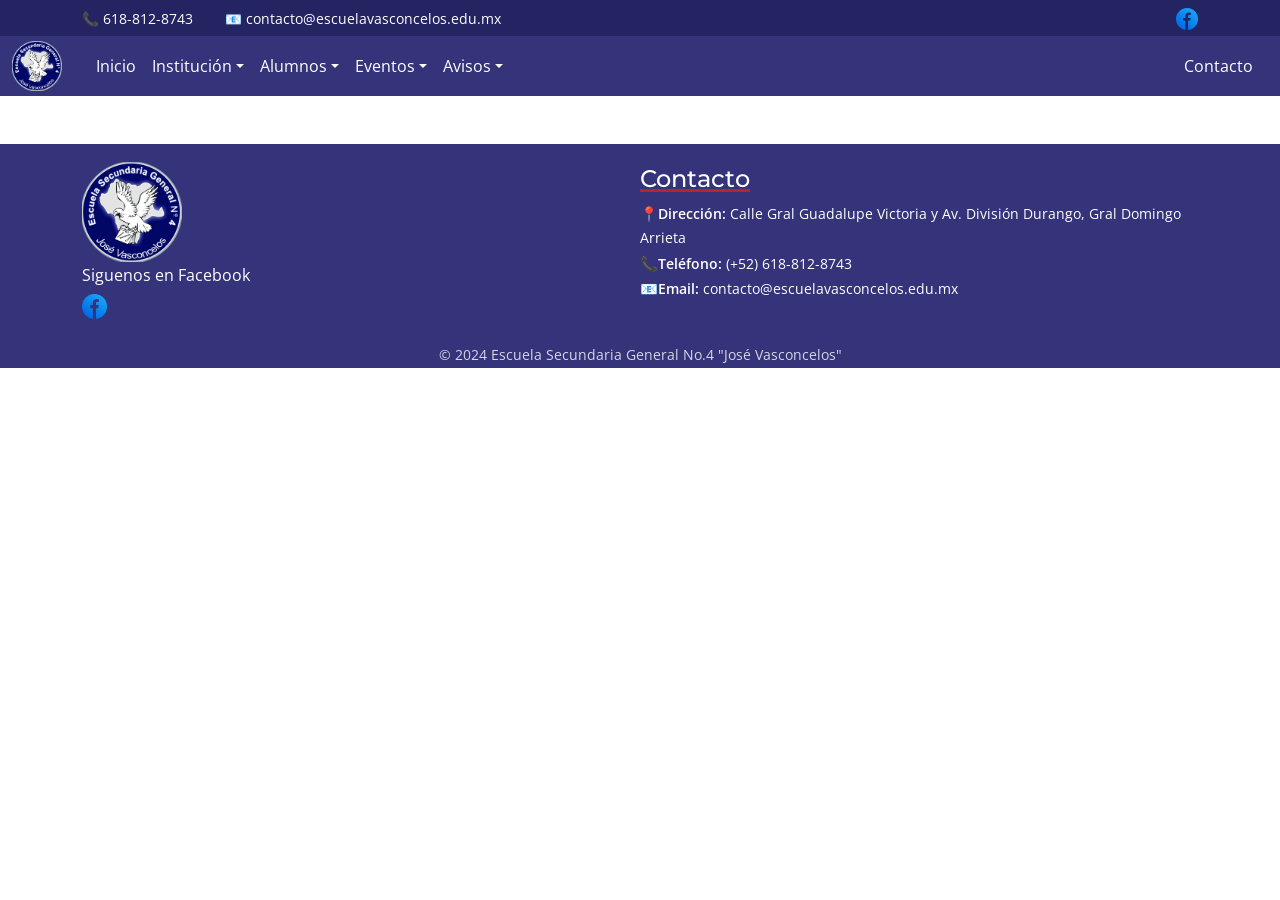
==== template-institucion.html @ d7b14d77 "Create template-institucion" ====
<!DOCTYPE html>
<html lang="en">

<head>
    <!-- meta -->
    <meta charset="UTF-8">
    <meta name="viewport" content="width=device-width, initial-scale=1.0">

    <title>Sec Gral 4 "José Vasconcelos"</title>

    <!-- Bootstrap -->
    <link href="https://cdn.jsdelivr.net/npm/bootstrap@5.3.3/dist/css/bootstrap.min.css" rel="stylesheet"
        integrity="sha384-QWTKZyjpPEjISv5WaRU9OFeRpok6YctnYmDr5pNlyT2bRjXh0JMhjY6hW+ALEwIH" crossorigin="anonymous">

    <!-- base -->
    <link
        href="https://fonts.googleapis.com/css2?family=Montserrat:wght@400;500;600;700&family=Open+Sans:wght@400;500;600;700&display=swap"
        rel="stylesheet">
    <link rel="stylesheet" href="CSS/base/variables.css">
    <link rel="stylesheet" href="CSS/base/global.css">

    <!-- layout -->
    <link rel="stylesheet" href="CSS/layaout/footer.css">
    <link rel="stylesheet" href="CSS/layaout/navbar.css">
    <link rel="stylesheet" href="CSS/layaout/topbar.css">

    <!-- components -->
    <link rel="stylesheet" href="CSS/components/cards.css">
    <link rel="stylesheet" href="CSS/components/hero.css">
    <link rel="stylesheet" href="CSS/components/presentation.css">

    <!-- animaciones -->
    <link rel="stylesheet" href="CSS/animations/animations.css">
</head>

<body>
    <header>
        <div class="topbar">
            <div class="container topbar-content">
                <div class="topbar-info">
                    <span>📞 618-812-8743</span>
                    <span class="ms-3">📧 contacto@escuelavasconcelos.edu.mx</span>
                </div>
                <div class="topbar-social">
                    <a href="https://www.facebook.com/">
                        <img src="Assets/Imgs/icons/facebook_icon.png" alt="facebook">
                    </a>
                </div>
            </div>
        </div>

        <div class="navbar-wrapper">
            <nav class="navbar navbar-expand-lg" aria-label="Navegación principal">
                <div class="container-fluid main-navbar-container">
                    <a class="navbar-brand" href="#">
                        <img src="Assets/Imgs/logo/Logo.png" alt="Logo Escuela Vasconcelos">
                    </a>
                    <button class="navbar-toggler" type="button" data-bs-toggle="collapse"
                        data-bs-target="#navbarNavDropdown" aria-controls="navbarNavDropdown" aria-expanded="false"
                        aria-label="Abrir menú de navegación">
                        <span class="navbar-toggler-icon"></span>
                    </button>
                    <div class="collapse navbar-collapse" id="navbarNavDropdown">
                        <ul class="navbar-nav me-auto">
                            <li class="nav-item">
                                <a class="nav-link" href="#">Inicio</a>
                            </li>
                            <li class="nav-item dropdown">
                                <a class="nav-link dropdown-toggle" href="#" role="button" data-bs-toggle="dropdown"
                                    aria-expanded="false">
                                    Institución
                                </a>
                                <ul class="dropdown-menu">
                                    <li><a class="dropdown-item" href="#">Historia</a></li>
                                    <li><a class="dropdown-item" href="#">Misión</a></li>
                                    <li><a class="dropdown-item" href="#">Visión</a></li>
                                </ul>
                            </li>
                            <li class="nav-item dropdown">
                                <a class="nav-link dropdown-toggle" href="#" role="button" data-bs-toggle="dropdown"
                                    aria-expanded="false">
                                    Alumnos
                                </a>
                                <ul class="dropdown-menu">
                                    <li><a class="dropdown-item" href="#">Horarios</a></li>
                                    <li><a class="dropdown-item" href="#">Mejores Promedios</a></li>
                                    <li><a class="dropdown-item" href="#">Reglamento</a></li>
                                </ul>
                            </li>
                            <li class="nav-item dropdown">
                                <a class="nav-link dropdown-toggle" href="#" role="button" data-bs-toggle="dropdown"
                                    aria-expanded="false">
                                    Eventos
                                </a>
                                <ul class="dropdown-menu">
                                    <li><a class="dropdown-item" href="#">Ejemplo 1</a></li>
                                    <li><a class="dropdown-item" href="#">Ejemplo 2</a></li>
                                    <li><a class="dropdown-item" href="#">Ejemplo 3</a></li>
                                </ul>
                            </li>
                            <li class="nav-item dropdown">
                                <a class="nav-link dropdown-toggle" href="#" role="button" data-bs-toggle="dropdown"
                                    aria-expanded="false">
                                    Avisos
                                </a>
                                <ul class="dropdown-menu">
                                    <li><a class="dropdown-item" href="#">Preinscripciones 2026</a></li>
                                </ul>
                            </li>
                        </ul>
                        <a class="nav-link" href="#">Contacto</a>
                    </div>
                </div>
            </nav>
        </div>
    </header>

    <main></main>

    <footer>
        <div class="footer-content">
            <div class="footer-brand">
                <img src="Assets/Imgs/logo/Logo.png" alt="logo">
                <p>Siguenos en Facebook</p>
                <a href="https://www.facebook.com/"><img src="Assets/Imgs/icons/facebook_icon.png" alt="logo_facebook"
                        style="width: 25px; height: auto; margin-top: 5px;"></a>
            </div>
            <div class="footer-contact">
                <h4>Contacto</h4>
                <ul>
                    <li><strong>📍Dirección:</strong> Calle Gral Guadalupe Victoria y Av. División Durango, Gral Domingo
                        Arrieta
                    </li>
                    <li><strong>📞Teléfono:</strong> (+52) 618-812-8743</li>
                    <li><strong>📧Email:</strong> contacto@escuelavasconcelos.edu.mx</li>
                </ul>
            </div>
        </div>
        <div class="footer-bottom">
            <p>© 2024 Escuela Secundaria General No.4 "José Vasconcelos"</p>
        </div>


    </footer>
</body>

</html>
---- CSS/base/variables.css ----
/* Colores */
:root {
    /* Colores Principales */
    --color-primary: #353379;
    /* Azul principal */
    --color-primary-dark: #252463;
    /* Azul Topbar */
    --color-primary-hover: #4845a8;
    /* Hover */
    --color-primary-btn: #2226a6;
    /* Buttons */

    /* Detalles*/
    --color-accent: #B3262E;
    /* Underline */

    /* Neutros */
    --color-white: white;
    --color-card-hover: #eeeeee;
    --color-card-border: #d3d3d3;
    --color-text-dark: #1a1a1a;
}

/* Tipografia */
:root {
    --font-heading: 'Montserrat', sans-serif;
    --font-body: 'Open Sans', sans-serif;
}

/* Transicion */
:root {
    --transition-base: 0.3s ease;
    --transition-scale: transform 0.4s ease;
}
---- CSS/base/global.css ----
html,
body {
    height: 100%;
    width: 100%;
    margin: 0;
    padding: 0;
    font-family: "Segoe UI", sans-serif;
}

body {
    font-family: var(--font-heading);
}

p,
li,
span,
small,
a {
    font-family: var(--font-body);
    line-height: 1.7;
    font-weight: 400;
}

*,
*::before,
*::after {
    box-sizing: border-box;
}
---- CSS/layaout/footer.css ----
footer {
    background-color: var(--color-primary);
    color: var(--color-white);
    margin-top: 3rem;
}

.footer-content {
    display: grid;
    grid-template-columns: repeat(2, 1fr);
    padding: 0 2rem;
}

.footer-bottom {
    text-align: center;
    margin-top: 1.5rem;
    font-size: 0.9rem;
    opacity: 0.8;
}

.footer-brand {
    display: flex;
    flex-direction: column;
    align-items: flex-start;
    justify-content: left;
    padding-left: 50px;
}

footer .footer-brand img {
    margin-top: 1.1rem;
    width: 100px;
    height: auto;
}

footer .footer-brand p {
    margin-bottom: 0;
}

footer .footer-contact {
    display: flex;
    flex-direction: column;
    align-items: flex-start;
    justify-content: left;
    position: relative;
    margin-top: 1.3rem;
    margin-right: 2.5rem;
}

.footer-contact h4 {
    text-decoration: underline var(--color-accent) 3px solid;
    text-underline-position: 5;
}

.footer-contact ul {
    margin: 0;
    padding-left: 0;
}

.footer-contact li {
    font-size: 0.9rem;
    font-weight: 400;
    margin-bottom: 1px;
    list-style-type: none;

}

.footer-contact strong {
    font-weight: 600;
}

@media (max-width: 768px) {
    .footer-content {
        grid-template-columns: 1fr;
        padding: 0 1rem;
    }

    footer .footer-contact {
        padding-left: 50px;
        margin-right: 0;
        margin-top: 0.5rem;
    }
}

@media (max-width: 480px) {
    footer .footer-contact {
        padding-left: 20px;
    }

    .footer-brand {
        padding-left: 20px;
    }
}
---- CSS/layaout/navbar.css ----
.navbar-wrapper {
    position: relative;
    width: 100%;
    z-index: 999;
    transition: transform var(--transition-base), box-shadow var(--transition-base);
}

.navbar-wrapper.sticky {
    position: fixed;
    top: 0;
    left: 0;
    right: 0;
    animation: slideDown var(--transition-base) forwards;
}

@keyframes slideDown {
    from {
        transform: translateY(-100%);
    }

    to {
        transform: translateY(0);
    }
}

.navbar {
    margin: 0;
    padding: 0;
}

.main-navbar-container {
    background-color: var(--color-primary);
    min-height: 55px;
    display: flex;
    align-items: stretch;
}

.container-fluid>.navbar-brand img {
    width: 60px;
    height: auto;
    padding-right: 10px;
}

/* Links */
.navbar .nav-link {
    color: var(--color-white);
    padding-left: 15px;
    padding-right: 15px;
    display: flex;
    align-items: center;
}

.navbar .nav-link:hover,
.navbar .nav-link:active {
    color: var(--color-white);
    background-color: var(--color-primary-hover);
}

.navbar .nav-link:focus {
    color: var(--color-white);
    background-color: transparent;
    box-shadow: none;
    outline: none;
}

/* Desktop: links ocupan toda la altura del navbar */
@media (min-width: 992px) {

    .navbar-nav,
    .navbar-collapse,
    .navbar-nav .nav-item {
        height: 100%;
    }

    .navbar-nav .nav-link {
        height: 100%;
    }
}

/* Móvil: menú expandido con fondo consistente */
@media (max-width: 991px) {

    .navbar-wrapper,
    .main-navbar-container {
        position: relative;
    }

    .navbar-collapse {
        position: absolute;
        top: 100%;
        left: 0;
        right: 0;
        background-color: var(--color-primary);
        padding: 0.5rem 1rem;
        z-index: 1000;
    }

    .navbar-toggler {
        border-color: rgba(255, 255, 255, 0.5);
    }

    .navbar-toggler-icon {
        filter: invert(1);
    }

    .navbar-nav .nav-link {
        display: block;
        padding: 10px 15px;
    }

    .navbar-nav .nav-item {
        width: 100%;
    }

    .nav-link.dropdown-toggle.show {
        padding-bottom: 0 !important;
        margin: 0 !important;
    }

    .dropdown-menu {
        background-color: var(--color-primary);
        display: block !important;
        border: none;
        transform: none !important;

        max-height: 0;
        overflow: hidden;
        opacity: 0;
        transition:
            max-height 0.45s cubic-bezier(.4, 0, .2, 1),
            opacity 0.25s ease;
    }

    .dropdown-menu.show {
        max-height: 500px;
        opacity: 1;
        overflow: hidden;

        transition:
            max-height 1s cubic-bezier(.4, 0, .2, 1),
            opacity 0.75s ease;
    }

    .navbar-nav .dropdown-item {
        color: var(--color-white);
        font-weight: 400;
        padding-left: 1.5rem !important;
    }
}

/* Dropdown */
@media (min-width:992px) {
    .dropdown-menu {
        display: block;
        opacity: 0;
        transform: translateY(-15px) scale(0.98);
        transition:
            opacity 0.3s cubic-bezier(.4, 0, .2, 1),
            transform 0.3s cubic-bezier(.4, 0, .2, 1);
        pointer-events: none;
    }

    .dropdown-menu.show {
        opacity: 1;
        transform: translateY(0) scale(1);
        pointer-events: auto;
    }
}
---- CSS/layaout/topbar.css ----
.topbar {
    background-color: var(--color-primary-dark);
    color: var(--color-white);
    font-size: 0.85rem;
    padding: 6px 0;
}

.topbar span,
.topbar a {
    color: var(--color-white);
    text-decoration: none;
}

@media (max-width: 576px) {
    .topbar .d-flex {
        flex-direction: column;
        align-items: flex-start !important;
        gap: 4px;
    }
}

.topbar-content {
    display: flex;
    justify-content: space-between;
    align-items: center;
}

.topbar-info {
    display: flex;
    align-items: center;
    gap: 1rem;
    flex-wrap: wrap;
}

.topbar-social img {
    height: 22px;
    width: auto;
}
---- CSS/components/cards.css ----
.cards-grid {
    display: flex;
    flex-wrap: wrap;
    justify-content: space-between;
    width: 90%;
    margin: 2.5rem auto;
    gap: 2.5rem;
}

.cards-grid .card {
    flex: 1 1 300px;
    justify-content: center;
    border-color: var(--color-card-border);
    border-radius: 10px;
    box-shadow: 0 4px 8px rgba(0, 0, 0, 0.2);
}

.card img {
    width: 100%;
    aspect-ratio: 4/ 3;
    object-fit: cover;
    margin: 1.3rem auto;
}

.card-body {
    display: flex;
    flex-direction: column;
    z-index: 100;
}

.card-body h5 {
    text-decoration: underline var(--color-accent) 3px solid;

}

.card-body .btn {
    margin-top: auto;
    width: fit-content;
    border: none;
    outline: none;
}

@media (max-width: 576px) {
    .cards-grid {
        width: 95%;
        gap: 1rem;
    }

    .cards-grid .card {
        flex: 1 1 100%;
    }
}
---- CSS/components/hero.css ----
.hero {
    position: relative;
    background-image: url(../../Assets/Imgs/hero/hero_index.jpg);
    background-size: cover;
    background-position: center;
    width: 100%;
    min-height: 82vh;
    display: flex;
    flex-direction: column;
    justify-content: center;
    color: var(--color-white);
    text-align: left;
    margin-top: 0;
    padding: 0 4rem;
}

.hero::before {
    content: "";
    position: absolute;
    inset: 0;
    background-color: rgba(0, 0, 0, 0.5);
    z-index: 0;
}

.hero h1 {
    position: relative;
    font-size: clamp(1.8rem, 5vw, 4rem);
    font-weight: bold;
    z-index: 1;
    max-width: 800px;
    margin-bottom: 1rem;
}

.hero p {
    position: relative;
    margin-top: 1rem;
    font-size: clamp(1rem, 2.5vw, 2rem);
    z-index: 1;
    max-width: 800px;
}

@media (max-width: 768px) {
    .hero {
        padding: 2rem 1.5rem;
        min-height: 60vh;
    }
}
---- CSS/components/presentation.css ----
.Presentation {
    display: grid;
    grid-template-columns: repeat(auto-fit, minmax(280px, 1fr));
    padding: 5px;
    width: 100%;
}

.presentation-image {
    margin-left: 5px;
    padding: 20px;
    justify-content: center;
    align-items: center;
    box-sizing: border-box;
}

.presentation-image img {
    display: block;
    width: 100%;
    height: auto;
    min-height: 200px;
    max-height: 380px;
    object-fit: cover;
    margin: 1.3rem auto;
    margin-right: 1rem;
}

@media (max-width: 768px) {
    .presentation-image img {
        max-height: 260px;
        min-height: 180px;
        margin-right: auto;
    }

    .presentation-image {
        margin-left: 0;
        padding: 10px;
    }
}

.presentation-text {
    padding-top: 40px;
    justify-content: center;
    align-items: center;
    box-sizing: border-box;
}

.presentation-text h1 {
    font-size: 2.8rem;
    font-weight: 700;
    letter-spacing: -1px;
    text-align: left;
    text-decoration: underline var(--color-accent) 5px solid;
}

.presentation-text h5 {
    font-weight: 600;
    color: #ffffff;
    background-color: var(-color-primary);
    width: max-content;
    text-align: left;
    margin-bottom: 10px;
}

.presentation-text p {
    color: var(--color-text-dark);
    text-align: left;
    font-size: 1rem;
    font-weight: 400;
    max-width: 600px;
}
---- CSS/animations/animations.css ----
.card-body .btn:hover,
.card-body .btn:focus {
    background-color: var(--color-primary-btn);
    border: none;
    color: var(--color-white);
    outline: none;
    transform: scale(1.1);
    transition: transform var(--transition-base);
}

.card:hover {
    background-color: var(--color-primary-hover);
    border: none;
    outline: none;
    transform: scale(1.05);
    transition: transform var(--transition-base);
}
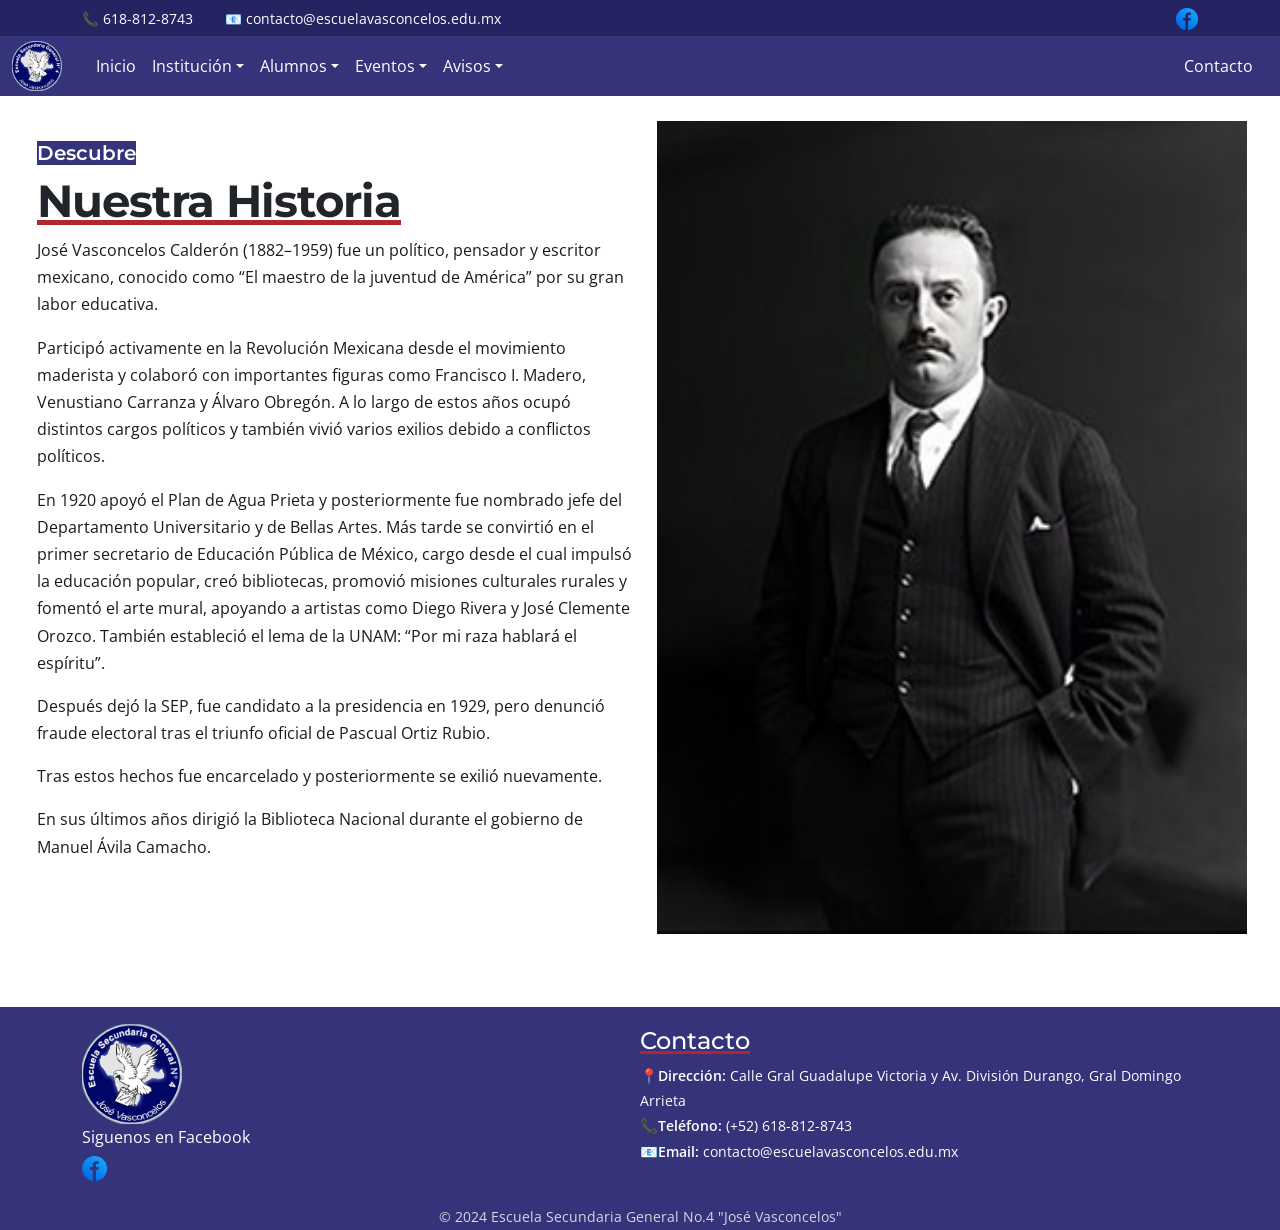
==== commit 3e5fd813: "Changed Presentation Image in Desktop (display, align,object cover and object fit)" ====
--- a/template-institucion.html
+++ b/template-institucion.html
@@ -115,7 +115,38 @@
         </div>
     </header>
 
-    <main></main>
+    <main>
+        <section>
+            <div class="Presentation presentation--reverse">
+                <div class="presentation-text">
+                    <h5>Descubre</h5>
+                    <h1>Nuestra Historia</h1>
+                    <p>José Vasconcelos Calderón (1882–1959) fue un político, pensador y escritor mexicano, conocido
+                        como “El maestro de la juventud de América” por su gran labor educativa.</p>
+                    <p>Participó activamente en la Revolución Mexicana desde el movimiento maderista y colaboró con
+                        importantes figuras como Francisco I. Madero, Venustiano Carranza y Álvaro Obregón. A lo largo
+                        de estos años ocupó distintos cargos políticos y también vivió varios exilios debido a
+                        conflictos políticos.</p>
+                    <p>En 1920 apoyó el Plan de Agua Prieta y posteriormente fue nombrado jefe del Departamento
+                        Universitario y de Bellas Artes. Más tarde se convirtió en el primer secretario de Educación
+                        Pública de México, cargo desde el cual impulsó la educación popular, creó bibliotecas, promovió
+                        misiones culturales rurales y fomentó el arte mural, apoyando a artistas como Diego Rivera y
+                        José Clemente Orozco. También estableció el lema de la UNAM: “Por mi raza hablará el espíritu”.
+                    </p>
+                    <p>Después dejó la SEP, fue candidato a la presidencia en 1929, pero denunció fraude electoral tras
+                        el triunfo oficial de Pascual Ortiz Rubio. </p>
+                    <p>Tras estos hechos fue encarcelado y posteriormente se exilió nuevamente.</p>
+                    <p>En sus últimos años dirigió la Biblioteca Nacional durante el gobierno de Manuel Ávila Camacho.
+                    </p>
+                </div>
+
+                <div class="presentation-image">
+                    <img src="Assets/Imgs/decoratives/jose_vasconcelos_biografia.jpg" alt="">
+                </div>
+            </div>
+
+        </section>
+    </main>
 
     <footer>
         <div class="footer-content">
--- a/CSS/components/presentation.css
+++ b/CSS/components/presentation.css
@@ -6,28 +6,29 @@
 }
 
 .presentation-image {
+    display: flex;
+    align-items: stretch;
     margin-left: 5px;
     padding: 20px;
     justify-content: center;
     align-items: center;
     box-sizing: border-box;
+    order: 1;
 }
 
 .presentation-image img {
     display: block;
     width: 100%;
-    height: auto;
-    min-height: 200px;
-    max-height: 380px;
+    height: 100%;
     object-fit: cover;
+    object-position: center center;
     margin: 1.3rem auto;
     margin-right: 1rem;
 }
 
 @media (max-width: 768px) {
     .presentation-image img {
-        max-height: 260px;
-        min-height: 180px;
+        height: 260px;
         margin-right: auto;
     }
 
@@ -42,6 +43,7 @@
     justify-content: center;
     align-items: center;
     box-sizing: border-box;
+    order: 2;
 }
 
 .presentation-text h1 {
@@ -55,7 +57,7 @@
 .presentation-text h5 {
     font-weight: 600;
     color: #ffffff;
-    background-color: var(-color-primary);
+    background-color: var(--color-primary);
     width: max-content;
     text-align: left;
     margin-bottom: 10px;
@@ -67,4 +69,15 @@
     font-size: 1rem;
     font-weight: 400;
     max-width: 600px;
+}
+
+/* reverse */
+
+.presentation--reverse .presentation-image {
+    order: 2;
+}
+
+.presentation--reverse .presentation-text {
+    order: 1;
+    padding-left: 2rem;
 }
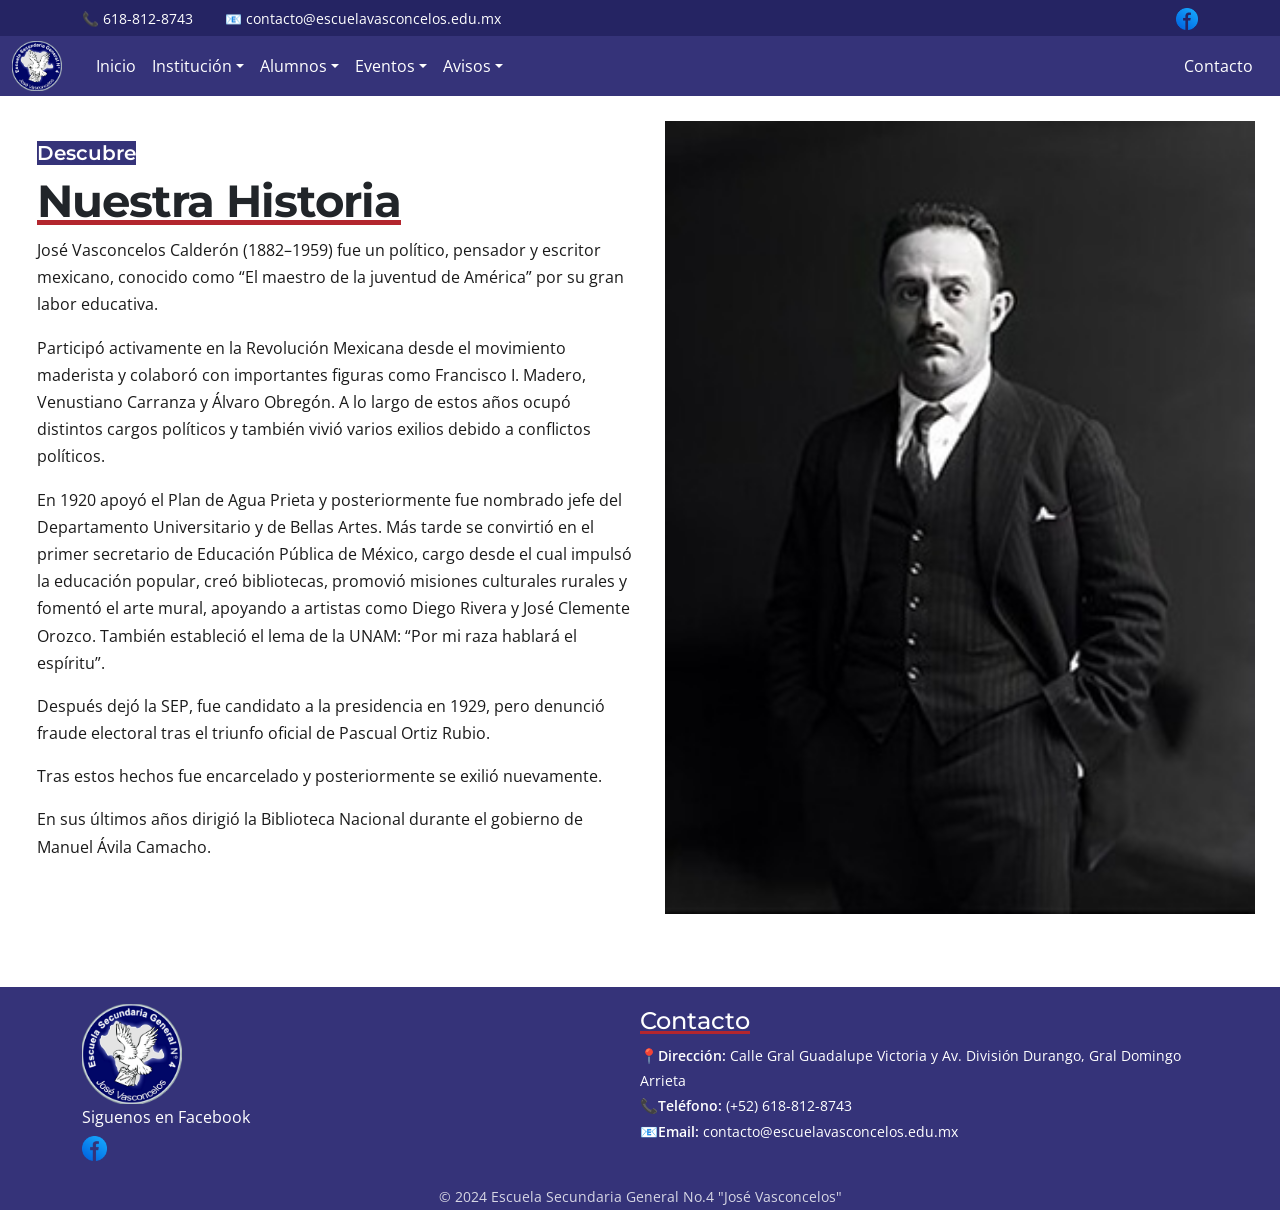
==== commit 2e84fbe9: "CSS fixes and improvements" ====
--- a/template-institucion.html
+++ b/template-institucion.html
@@ -20,9 +20,9 @@
     <link rel="stylesheet" href="CSS/base/global.css">
 
     <!-- layout -->
-    <link rel="stylesheet" href="CSS/layaout/footer.css">
-    <link rel="stylesheet" href="CSS/layaout/navbar.css">
-    <link rel="stylesheet" href="CSS/layaout/topbar.css">
+    <link rel="stylesheet" href="CSS/layout/footer.css">
+    <link rel="stylesheet" href="CSS/layout/navbar.css">
+    <link rel="stylesheet" href="CSS/layout/topbar.css">
 
     <!-- components -->
     <link rel="stylesheet" href="CSS/components/cards.css">
@@ -63,7 +63,7 @@
                     <div class="collapse navbar-collapse" id="navbarNavDropdown">
                         <ul class="navbar-nav me-auto">
                             <li class="nav-item">
-                                <a class="nav-link" href="#">Inicio</a>
+                                <a class="nav-link" href="index.html">Inicio</a>
                             </li>
                             <li class="nav-item dropdown">
                                 <a class="nav-link dropdown-toggle" href="#" role="button" data-bs-toggle="dropdown"
@@ -71,9 +71,9 @@
                                     Institución
                                 </a>
                                 <ul class="dropdown-menu">
-                                    <li><a class="dropdown-item" href="#">Historia</a></li>
-                                    <li><a class="dropdown-item" href="#">Misión</a></li>
-                                    <li><a class="dropdown-item" href="#">Visión</a></li>
+                                    <li><a class="dropdown-item" href="template-institucion.html">Historia</a></li>
+                                    <li><a class="dropdown-item" href="template-institucion.html">Misión</a></li>
+                                    <li><a class="dropdown-item" href="template-institucion.html">Visión</a></li>
                                 </ul>
                             </li>
                             <li class="nav-item dropdown">
@@ -116,8 +116,8 @@
     </header>
 
     <main>
-        <section>
-            <div class="Presentation presentation--reverse">
+        <section class="presentation-institucion">
+            <div class="presentation presentation--reverse">
                 <div class="presentation-text">
                     <h5>Descubre</h5>
                     <h1>Nuestra Historia</h1>
@@ -173,6 +173,13 @@
 
 
     </footer>
+
+    <!-- Scripts -->
+    <script src="https://cdn.jsdelivr.net/npm/bootstrap@5.3.3/dist/js/bootstrap.bundle.min.js"
+        integrity="sha384-YvpcrYf0tY3lHB60NNkmXc5s9fDVZLESaAA55NDzOxhy9GkcIdslK1eN7N6jIeHz"
+        crossorigin="anonymous"></script>
+
+    <script src="Js/main.js"></script>
 </body>
 
 </html>
--- a/CSS/layout/footer.css
+++ b/CSS/layout/footer.css
@@ -0,0 +1,99 @@
+footer {
+    background-color: var(--color-primary);
+    color: var(--color-white);
+    margin-top: 3rem;
+}
+
+.footer-content {
+    display: grid;
+    grid-template-columns: repeat(2, 1fr);
+    padding: 0 2rem;
+}
+
+.footer-bottom {
+    text-align: center;
+    margin-top: 1.5rem;
+    font-size: 0.9rem;
+    opacity: 0.8;
+}
+
+.footer-brand {
+    display: flex;
+    flex-direction: column;
+    align-items: flex-start;
+    justify-content: left;
+    padding-left: 50px;
+}
+
+footer .footer-brand img {
+    margin-top: 1.1rem;
+    width: 100px;
+    height: auto;
+}
+
+footer #facebook {
+    width: 25px;
+    height: auto;
+    margin-top: 5px;
+}
+
+footer .footer-brand p {
+    margin-bottom: 0;
+}
+
+footer .footer-contact {
+    display: flex;
+    flex-direction: column;
+    align-items: flex-start;
+    justify-content: left;
+    position: relative;
+    margin-top: 1.3rem;
+    margin-right: 2.5rem;
+}
+
+.footer-contact h4 {
+    text-decoration: underline var(--color-accent) 3px solid;
+    text-underline-position: 5;
+}
+
+.footer-contact ul {
+    margin: 0;
+    padding-left: 0;
+}
+
+.footer-contact li {
+    font-size: 0.9rem;
+    font-weight: 400;
+    margin-bottom: 1px;
+    list-style-type: none;
+
+}
+
+.footer-contact strong {
+    font-weight: 600;
+}
+
+
+
+@media (max-width: 768px) {
+    .footer-content {
+        grid-template-columns: 1fr;
+        padding: 0 1rem;
+    }
+
+    footer .footer-contact {
+        padding-left: 50px;
+        margin-right: 0;
+        margin-top: 0.5rem;
+    }
+}
+
+@media (max-width: 480px) {
+    footer .footer-contact {
+        padding-left: 20px;
+    }
+
+    .footer-brand {
+        padding-left: 20px;
+    }
+}
--- a/CSS/layout/navbar.css
+++ b/CSS/layout/navbar.css
@@ -0,0 +1,168 @@
+.navbar-wrapper {
+    position: relative;
+    width: 100%;
+    z-index: 999;
+    transition: transform var(--transition-base), box-shadow var(--transition-base);
+}
+
+.navbar-wrapper.sticky {
+    position: fixed;
+    top: 0;
+    left: 0;
+    right: 0;
+    animation: slideDown var(--transition-base) forwards;
+}
+
+@keyframes slideDown {
+    from {
+        transform: translateY(-100%);
+    }
+
+    to {
+        transform: translateY(0);
+    }
+}
+
+.navbar {
+    margin: 0;
+    padding: 0;
+}
+
+.main-navbar-container {
+    background-color: var(--color-primary);
+    min-height: 55px;
+    display: flex;
+    align-items: stretch;
+}
+
+.container-fluid>.navbar-brand img {
+    width: 60px;
+    height: auto;
+    padding-right: 10px;
+}
+
+/* Links */
+.navbar .nav-link {
+    color: var(--color-white);
+    padding-left: 15px;
+    padding-right: 15px;
+    display: flex;
+    align-items: center;
+}
+
+.navbar .nav-link:hover,
+.navbar .nav-link:active {
+    color: var(--color-white);
+    background-color: var(--color-primary-hover);
+}
+
+.navbar .nav-link:focus {
+    color: var(--color-white);
+    background-color: transparent;
+    box-shadow: none;
+    outline: none;
+}
+
+/* Desktop: links ocupan toda la altura del navbar */
+@media (min-width: 992px) {
+
+    .navbar-nav,
+    .navbar-collapse,
+    .navbar-nav .nav-item {
+        height: 100%;
+    }
+
+    .navbar-nav .nav-link {
+        height: 100%;
+    }
+}
+
+/* Móvil: menú expandido con fondo consistente */
+@media (max-width: 991px) {
+
+    .navbar-wrapper,
+    .main-navbar-container {
+        position: relative;
+    }
+
+    .navbar-collapse {
+        position: absolute;
+        top: 100%;
+        left: 0;
+        right: 0;
+        background-color: var(--color-primary);
+        padding: 0.5rem 1rem;
+        z-index: 1000;
+    }
+
+    .navbar-toggler {
+        border-color: rgba(255, 255, 255, 0.5);
+    }
+
+    .navbar-toggler-icon {
+        filter: invert(1);
+    }
+
+    .navbar-nav .nav-link {
+        display: block;
+        padding: 10px 15px;
+    }
+
+    .navbar-nav .nav-item {
+        width: 100%;
+    }
+
+    .nav-link.dropdown-toggle.show {
+        padding-bottom: 0 !important;
+        margin: 0 !important;
+    }
+
+    .dropdown-menu {
+        background-color: var(--color-primary);
+        display: block !important;
+        border: none;
+        transform: none !important;
+
+        max-height: 0;
+        overflow: hidden;
+        opacity: 0;
+        transition:
+            max-height 0.45s cubic-bezier(.4, 0, .2, 1),
+            opacity 0.25s ease;
+    }
+
+    .dropdown-menu.show {
+        max-height: 500px;
+        opacity: 1;
+        overflow: hidden;
+
+        transition:
+            max-height 1s cubic-bezier(.4, 0, .2, 1),
+            opacity 0.75s ease;
+    }
+
+    .navbar-nav .dropdown-item {
+        color: var(--color-white);
+        font-weight: 400;
+        padding-left: 1.5rem !important;
+    }
+}
+
+/* Dropdown */
+@media (min-width:992px) {
+    .dropdown-menu {
+        display: block;
+        opacity: 0;
+        transform: translateY(-15px) scale(0.98);
+        transition:
+            opacity 0.3s cubic-bezier(.4, 0, .2, 1),
+            transform 0.3s cubic-bezier(.4, 0, .2, 1);
+        pointer-events: none;
+    }
+
+    .dropdown-menu.show {
+        opacity: 1;
+        transform: translateY(0) scale(1);
+        pointer-events: auto;
+    }
+}
--- a/CSS/layout/topbar.css
+++ b/CSS/layout/topbar.css
@@ -0,0 +1,38 @@
+.topbar {
+    background-color: var(--color-primary-dark);
+    color: var(--color-white);
+    font-size: 0.85rem;
+    padding: 6px 0;
+}
+
+.topbar span,
+.topbar a {
+    color: var(--color-white);
+    text-decoration: none;
+}
+
+@media (max-width: 576px) {
+    .topbar .d-flex {
+        flex-direction: column;
+        align-items: flex-start !important;
+        gap: 4px;
+    }
+}
+
+.topbar-content {
+    display: flex;
+    justify-content: space-between;
+    align-items: center;
+}
+
+.topbar-info {
+    display: flex;
+    align-items: center;
+    gap: 1rem;
+    flex-wrap: wrap;
+}
+
+.topbar-social img {
+    height: 22px;
+    width: auto;
+}
--- a/CSS/components/presentation.css
+++ b/CSS/components/presentation.css
@@ -1,6 +1,6 @@
-.Presentation {
+.presentation {
     display: grid;
-    grid-template-columns: repeat(auto-fit, minmax(280px, 1fr));
+    grid-template-columns: 1fr 1fr;
     padding: 5px;
     width: 100%;
 }
@@ -11,7 +11,6 @@
     margin-left: 5px;
     padding: 20px;
     justify-content: center;
-    align-items: center;
     box-sizing: border-box;
     order: 1;
 }
@@ -22,20 +21,7 @@
     height: 100%;
     object-fit: cover;
     object-position: center center;
-    margin: 1.3rem auto;
-    margin-right: 1rem;
-}
-
-@media (max-width: 768px) {
-    .presentation-image img {
-        height: 260px;
-        margin-right: auto;
-    }
-
-    .presentation-image {
-        margin-left: 0;
-        padding: 10px;
-    }
+    margin: 0;
 }
 
 .presentation-text {
@@ -80,4 +66,25 @@
 .presentation--reverse .presentation-text {
     order: 1;
     padding-left: 2rem;
+}
+
+/* Responsive */
+@media (max-width: 768px) {
+    .presentation {
+        grid-template-columns: 1fr;
+    }
+
+    .presentation-image img {
+        object-fit: cover;
+        width: 100%;
+        height: auto;
+        max-height: 300px;
+        object-position: center top;
+        margin-right: auto;
+    }
+
+    .presentation-image {
+        margin-left: 0;
+        padding: 10px;
+    }
 }
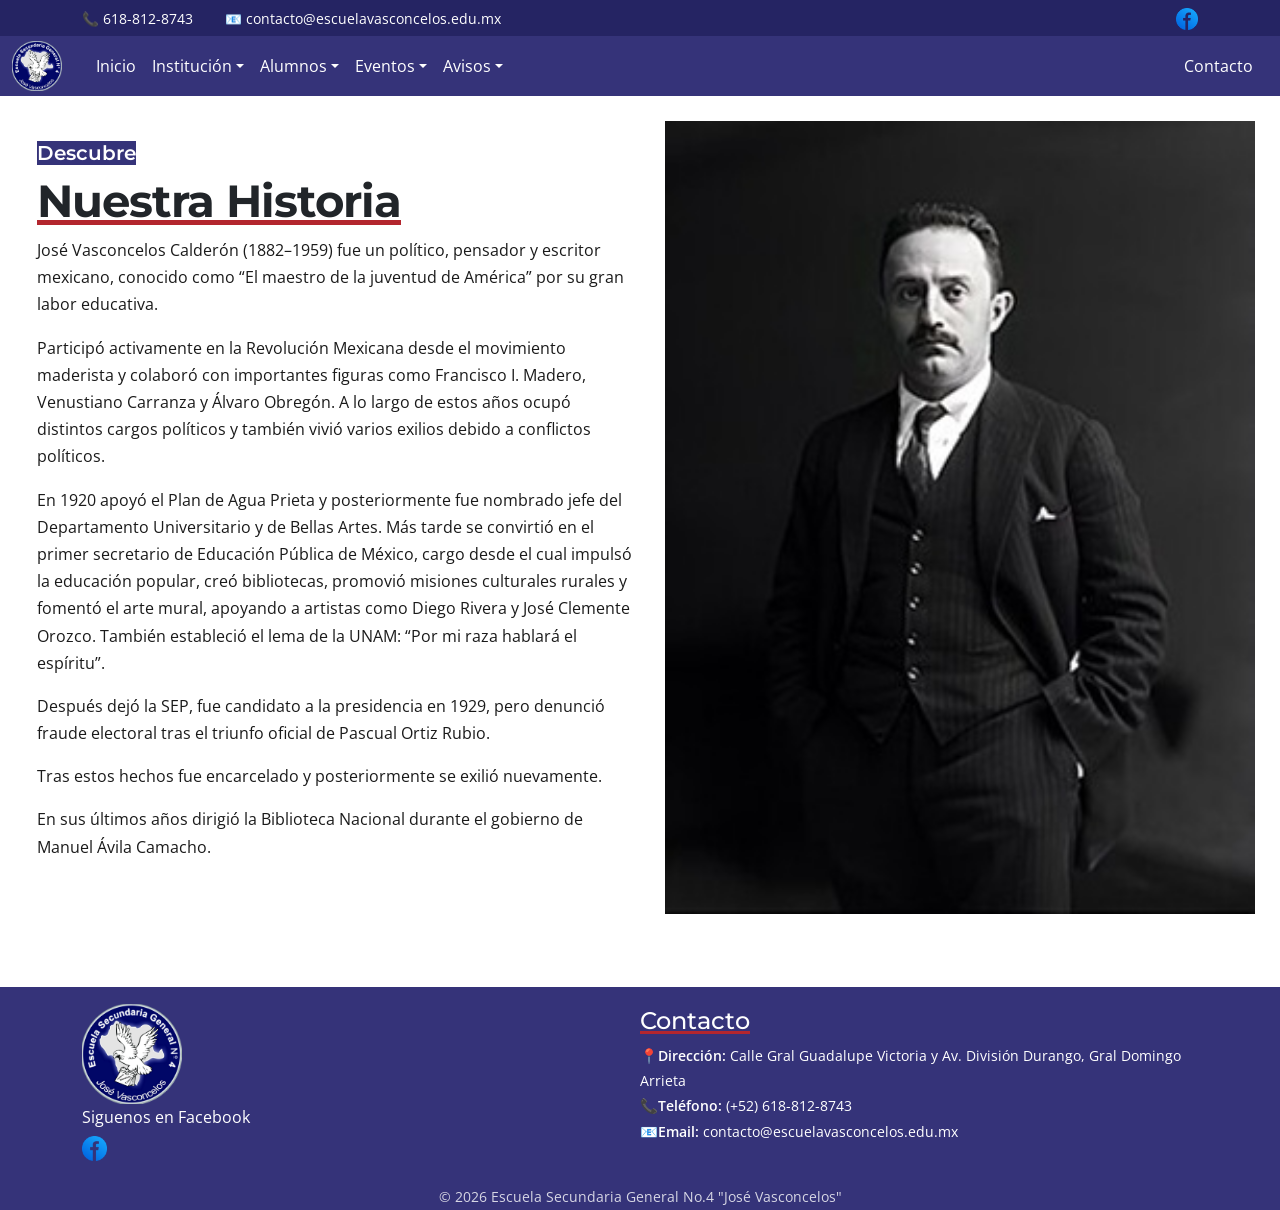
==== commit bf6dd2c0: "Footer improvements" ====
--- a/template-institucion.html
+++ b/template-institucion.html
@@ -152,9 +152,12 @@
         <div class="footer-content">
             <div class="footer-brand">
                 <img src="Assets/Imgs/logo/Logo.png" alt="logo">
-                <p>Siguenos en Facebook</p>
-                <a href="https://www.facebook.com/"><img src="Assets/Imgs/icons/facebook_icon.png" alt="logo_facebook"
-                        style="width: 25px; height: auto; margin-top: 5px;"></a>
+                <div class="social-row">
+                    <p>Siguenos en Facebook</p>
+                    <a href="https://www.facebook.com/">
+                        <img id="facebook" src="Assets/Imgs/icons/facebook_icon.png" alt="logo_facebook" loading="lazy">
+                    </a>
+                </div>
             </div>
             <div class="footer-contact">
                 <h4>Contacto</h4>
@@ -168,7 +171,7 @@
             </div>
         </div>
         <div class="footer-bottom">
-            <p>© 2024 Escuela Secundaria General No.4 "José Vasconcelos"</p>
+            <p>© 2026 Escuela Secundaria General No.4 "José Vasconcelos"</p>
         </div>
 
 
--- a/CSS/layout/footer.css
+++ b/CSS/layout/footer.css
@@ -86,6 +86,23 @@
         margin-right: 0;
         margin-top: 0.5rem;
     }
+
+    .social-row {
+        display: flex;
+        align-items: center;
+        width: 90%;
+        gap: 8px;
+    }
+
+    .social-row a {
+        margin-left: auto;
+    }
+
+    footer #facebook {
+        margin-top: 0;
+        width: 25px;
+        height: auto;
+    }
 }
 
 @media (max-width: 480px) {
